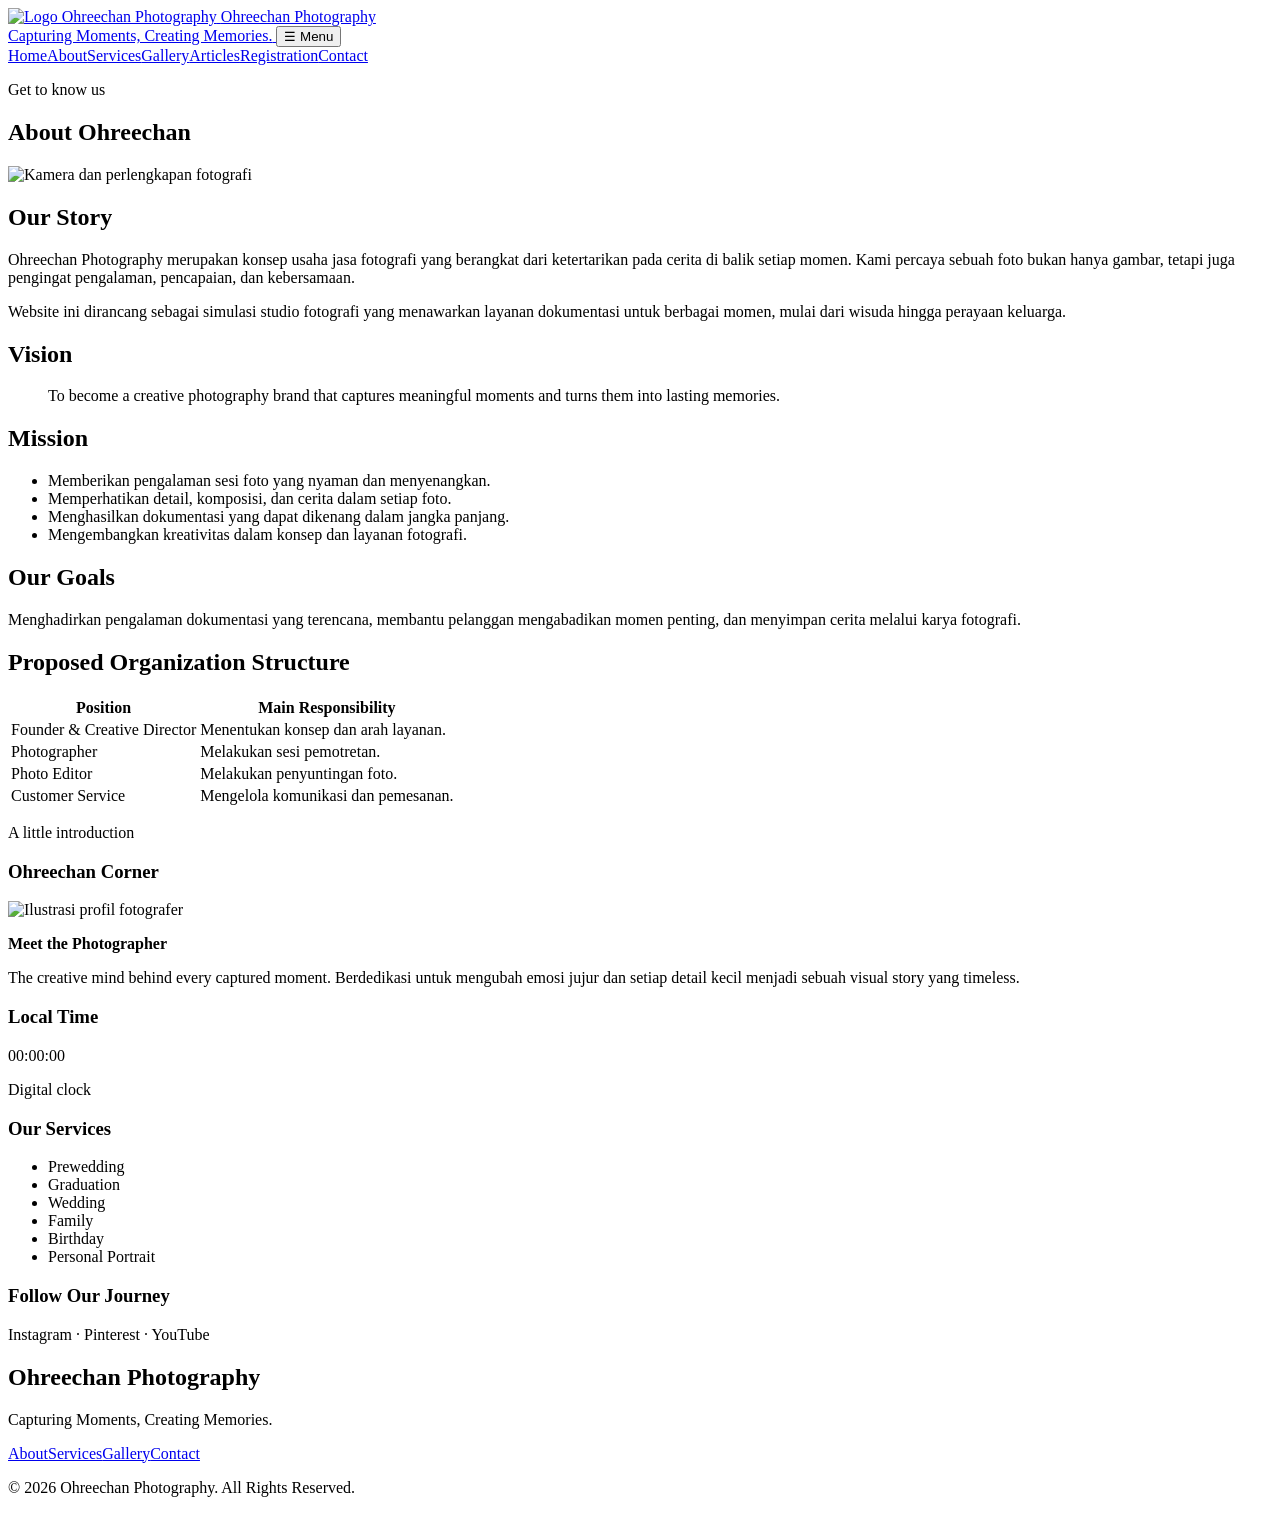
==== about.html @ d6e94d74 "Create about.html" ====
<!DOCTYPE html>
<html lang="id">
<head>
<meta charset="UTF-8">
<meta name="viewport" content="width=device-width, initial-scale=1.0">
<meta name="description" content="Ohreechan Photography — photography services and creative studio concept.">
<title>About | Ohreechan Photography</title>
<link rel="icon" type="image/svg+xml" href="images/logofotofg.svg">
<link rel="stylesheet" href="css/style.css">
</head>
<body>

<header class="site-header">
  <a class="brand" href="index.html">
    <img src="images/logofoto.png" alt="Logo Ohreechan Photography">
    <span><span class="brand-name">Ohreechan Photography</span><br><span class="brand-tagline">Capturing Moments, Creating Memories.</span></span>
  </a>
  <button class="menu-toggle" id="menuToggle" aria-label="Buka menu">☰ Menu</button>
</header>
<nav class="site-nav" id="siteNav"><a class="" href="index.html">Home</a><a class="active" href="about.html">About</a><a class="" href="services.html">Services</a><a class="" href="gallery.html">Gallery</a><a class="" href="articles.html">Articles</a><a class="" href="registration.html">Registration</a><a class="" href="contact.html">Contact</a></nav>


<div class="page-wrap">
<main class="">
<section class="panel"><p class="eyebrow">Get to know us</p><h1>About Ohreechan</h1><img class="article-image" src="images/herobgfg.jpg" alt="Kamera dan perlengkapan fotografi"><h2>Our Story</h2><p>Ohreechan Photography merupakan konsep usaha jasa fotografi yang berangkat dari ketertarikan pada cerita di balik setiap momen. Kami percaya sebuah foto bukan hanya gambar, tetapi juga pengingat pengalaman, pencapaian, dan kebersamaan.</p><p>Website ini dirancang sebagai simulasi studio fotografi yang menawarkan layanan dokumentasi untuk berbagai momen, mulai dari wisuda hingga perayaan keluarga.</p></section>
<section class="panel"><h2>Vision</h2><blockquote>To become a creative photography brand that captures meaningful moments and turns them into lasting memories.</blockquote><h2 style="margin-top:20px">Mission</h2><ul><li>Memberikan pengalaman sesi foto yang nyaman dan menyenangkan.</li><li>Memperhatikan detail, komposisi, dan cerita dalam setiap foto.</li><li>Menghasilkan dokumentasi yang dapat dikenang dalam jangka panjang.</li><li>Mengembangkan kreativitas dalam konsep dan layanan fotografi.</li></ul></section>
<section class="panel"><h2>Our Goals</h2><p>Menghadirkan pengalaman dokumentasi yang terencana, membantu pelanggan mengabadikan momen penting, dan menyimpan cerita melalui karya fotografi.</p><h2>Proposed Organization Structure</h2><div class="table-wrap"><table><tr><th>Position</th><th>Main Responsibility</th></tr><tr><td>Founder & Creative Director</td><td>Menentukan konsep dan arah layanan.</td></tr><tr><td>Photographer</td><td>Melakukan sesi pemotretan.</td></tr><tr><td>Photo Editor</td><td>Melakukan penyuntingan foto.</td></tr><tr><td>Customer Service</td><td>Mengelola komunikasi dan pemesanan.</td></tr></table></div><p class="article-meta"></p></section>
</main>

<aside class="sidebar">
  <section class="panel">
    <p class="eyebrow">A little introduction</p><h3>Ohreechan Corner</h3>
    <img class="profile-icon" src="images/nur.jpeg" alt="Ilustrasi profil fotografer">
    <p><strong>Meet the Photographer</strong></p>
    <p>The creative mind behind every captured moment. Berdedikasi untuk mengubah emosi jujur dan setiap detail kecil menjadi sebuah visual story yang timeless.</p>
  </section>
  <section class="panel"><h3>Local Time</h3><div class="clock" id="clock">00:00:00</div><p class="article-meta">Digital clock</p></section>
  <section class="panel"><h3>Our Services</h3><ul><li>Prewedding</li><li>Graduation</li><li>Wedding</li><li>Family</li><li>Birthday</li><li>Personal Portrait</li></ul></section>
  <section class="panel"><h3>Follow Our Journey</h3><p>Instagram · Pinterest · YouTube</p><p class="article-meta"></p></section>
</aside>

</div>

<footer class="site-footer">
  <h2>Ohreechan Photography</h2>
  <p>Capturing Moments, Creating Memories.</p>
  <p><a href="about.html">About</a><a href="services.html">Services</a><a href="gallery.html">Gallery</a><a href="contact.html">Contact</a></p>
  <p>© 2026 Ohreechan Photography. All Rights Reserved.</p>
</footer>

<script src="js/script.js"></script>
</body>
</html>
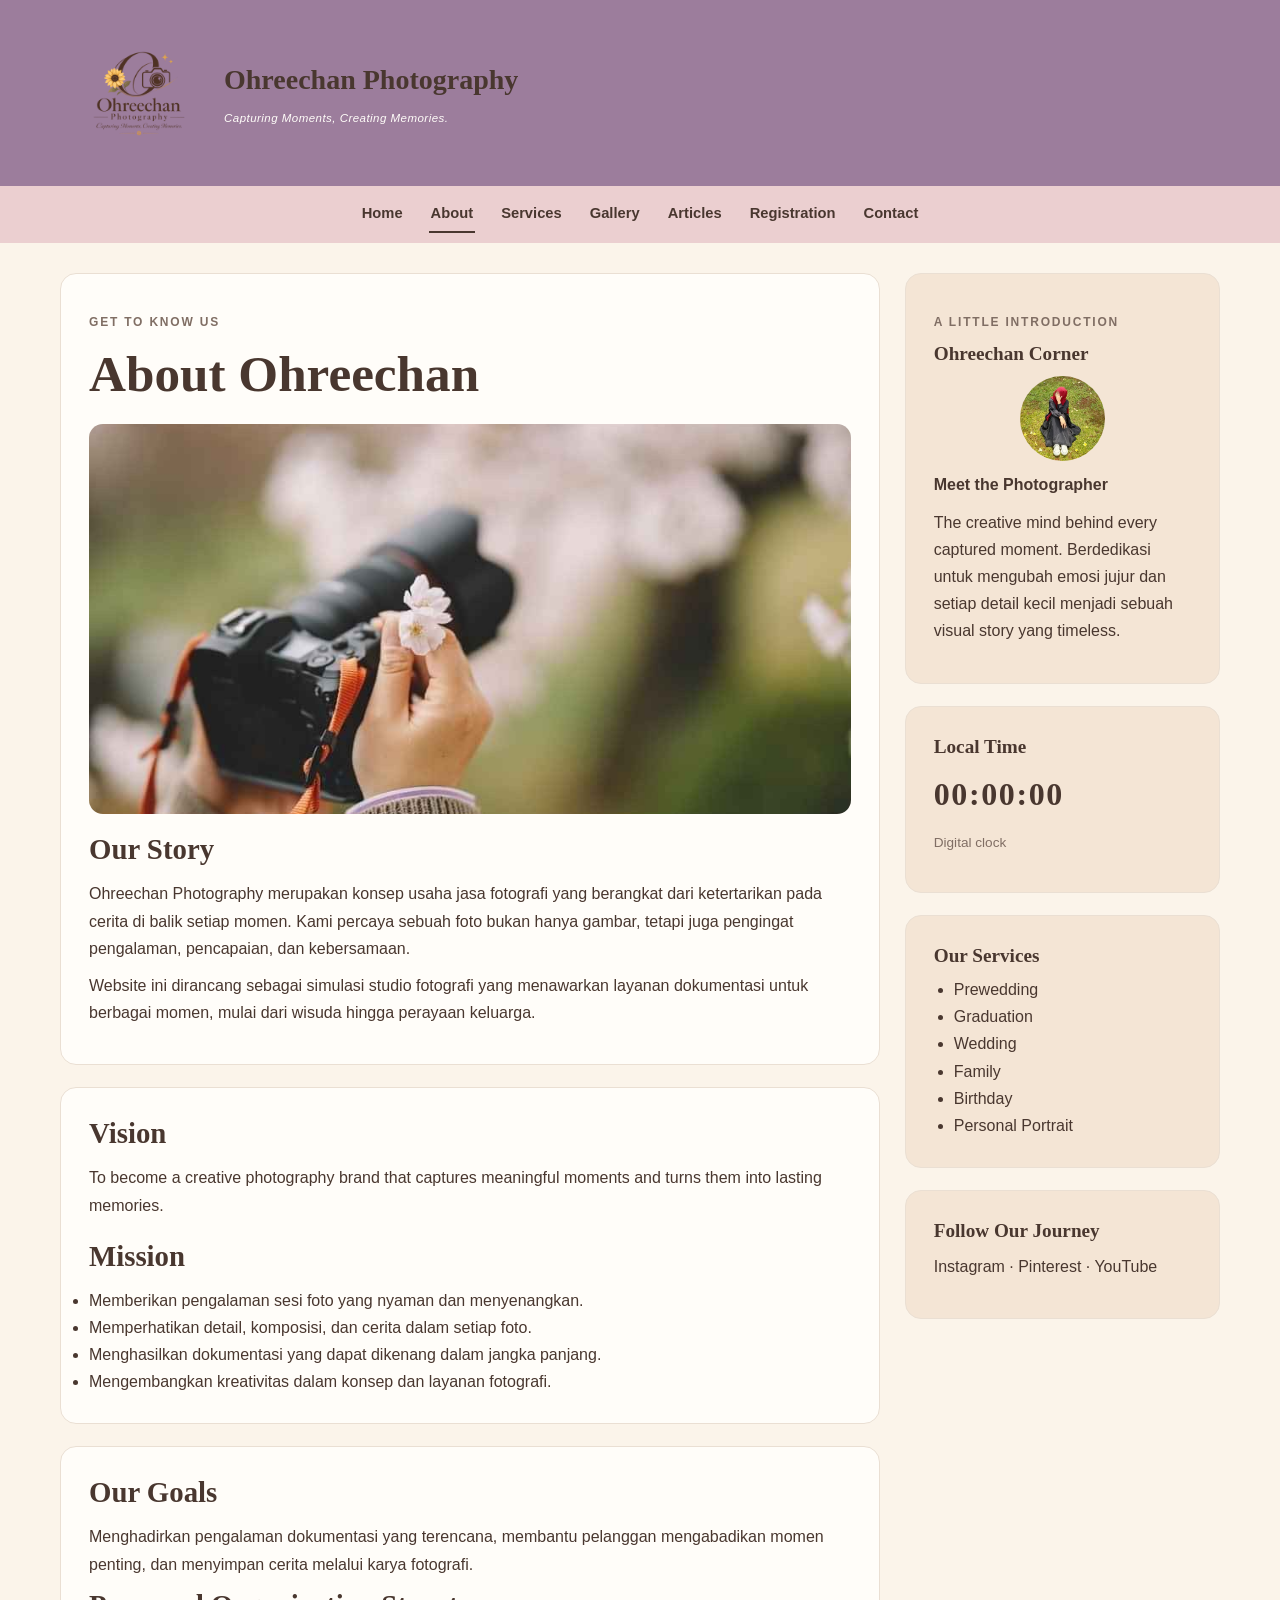
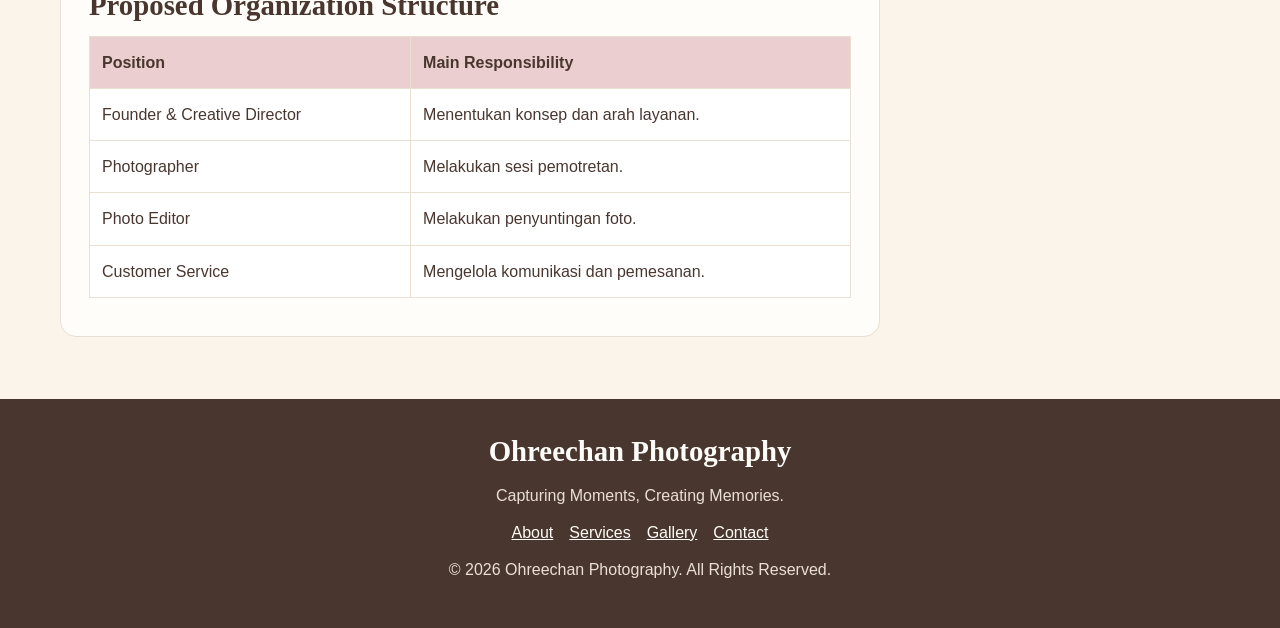
==== commit ea87fee9: "Update about.html" ====
--- a/about.html
+++ b/about.html
@@ -6,7 +6,7 @@
 <meta name="description" content="Ohreechan Photography — photography services and creative studio concept.">
 <title>About | Ohreechan Photography</title>
 <link rel="icon" type="image/svg+xml" href="images/logofotofg.svg">
-<link rel="stylesheet" href="css/style.css">
+<link rel="stylesheet" href="style.css">
 </head>
 <body>
 
--- a/style.css
+++ b/style.css
@@ -0,0 +1,549 @@
+/* =========================================
+    1. PENGATURAN DASAR
+========================================= */
+
+* {
+    box-sizing: border-box;
+    margin: 0;
+    padding: 0;
+}
+
+/* Warna utama website */
+:root {
+    --cream: #fbf4ea;
+    --blue: #dcecf5;
+    --pink: #ebcfd0;
+    --brown: #49372f;
+    --gold: #e8b84a;
+    --white: #fffdf9;
+    --muted: #806e64;
+    --line: #eadfd3;
+}
+
+/* Tampilan seluruh halaman */
+body {
+    background: var(--cream);
+    color: var(--brown);
+    font-family: Arial, sans-serif;
+    line-height: 1.7;
+}
+
+/* Pengaturan gambar dan tautan */
+img {
+    max-width: 100%;
+    display: block;
+}
+
+a {
+    color: inherit;
+}
+
+
+/* =========================================
+    2. HEADER DAN LOGO
+========================================= */
+
+.site-header {
+    background: #9c7d9c;
+    padding: 18px 5%;
+    display: flex;
+    align-items: center;
+    justify-content: space-between;
+    gap: 10px;
+}
+
+/* Bagian logo dan nama brand */
+.brand {
+    display: flex;
+    align-items: center;
+    gap: 10px;
+    text-decoration: none;
+}
+
+.brand img {
+    width: 150px;
+    height: 150px;
+    object-fit: contain;
+}
+
+.brand-name {
+    font-family: Georgia, serif;
+    font-size: 1.75rem;
+    font-weight: bold;
+}
+
+.brand-tagline {
+    font-size: 0.72rem;
+    color: var(--white);
+    letter-spacing: 0.04em;
+    font-style: italic;
+}
+
+
+/* =========================================
+    3. NAVIGASI MENU
+========================================= */
+
+.site-nav {
+    background: var(--pink);
+    padding: 10px 5%;
+    display: flex;
+    justify-content: center;
+    flex-wrap: wrap;
+    gap: 8px 24px;
+}
+
+.site-nav a {
+    text-decoration: none;
+    font-size: 0.92rem;
+    font-weight: bold;
+    padding: 5px 2px;
+    border-bottom: 2px solid transparent;
+}
+
+.site-nav a:hover,
+.site-nav a.active {
+    border-color: var(--brown);
+}
+
+.menu-toggle {
+    display: none;
+    border: 1px solid var(--line);
+    background: var(--cream);
+    color: var(--brown);
+    padding: 8px 12px;
+    border-radius: 8px;
+    cursor: pointer;
+}
+
+
+/* =========================================
+    4. LAYOUT UTAMA DAN SIDEBAR
+========================================= */
+
+.page-wrap {
+    max-width: 1200px;
+    margin: 30px auto;
+    padding: 0 20px;
+    display: grid;
+    grid-template-columns: minmax(0, 2.6fr) minmax(230px, 1fr);
+    gap: 25px;
+}
+
+main {
+    min-width: 0;
+}
+
+.panel {
+    background: var(--white);
+    padding: 28px;
+    border-radius: 16px;
+    margin-bottom: 22px;
+    border: 1px solid var(--line);
+}
+
+.sidebar .panel {
+    background: #f4e5d5;
+}
+
+.sidebar ul {
+    padding-left: 20px;
+}
+
+
+/* =========================================
+    5. JUDUL DAN PARAGRAF
+========================================= */
+
+h1,
+h2,
+h3 {
+    font-family: Georgia, serif;
+    line-height: 1.25;
+}
+
+h1 {
+    font-size: clamp(2rem, 4vw, 3.3rem);
+}
+
+h2 {
+    font-size: 1.8rem;
+    margin-bottom: 12px;
+}
+
+h3 {
+    font-size: 1.2rem;
+    margin-bottom: 8px;
+}
+
+p {
+    margin: 10px 0;
+}
+
+.eyebrow {
+    color: var(--muted);
+    text-transform: uppercase;
+    letter-spacing: 0.15em;
+    font-size: 0.75rem;
+    font-weight: bold;
+}
+
+
+/* =========================================
+    6. HERO SECTION
+========================================= */
+
+.hero {
+    min-height: 390px;
+    display: flex;
+    align-items: center;
+    background:
+        linear-gradient(
+            90deg,
+            rgba(251, 244, 234, 0.96),
+            rgba(251, 244, 234, 0.65)
+        ),
+        url('../images/herobgfg.jpg') center / cover no-repeat;
+}
+
+.hero-inner {
+    max-width: 650px;
+}
+
+.hero h1 {
+    margin: 12px 0;
+}
+
+.hero p {
+    max-width: 560px;
+}
+
+
+/* =========================================
+    7. TOMBOL
+========================================= */
+
+.button,
+button {
+    display: inline-block;
+    background: var(--brown);
+    color: white;
+    border: 0;
+    border-radius: 30px;
+    padding: 11px 20px;
+    margin: 12px 8px 0 0;
+    text-decoration: none;
+    cursor: pointer;
+    font-weight: bold;
+}
+
+.button.secondary {
+    background: var(--pink);
+    color: var(--brown);
+}
+
+
+/* =========================================
+    8. KARTU LAYANAN DAN ARTIKEL
+========================================= */
+
+.section-heading {
+    display: flex;
+    justify-content: space-between;
+    align-items: end;
+    gap: 15px;
+    margin-bottom: 18px;
+}
+
+.cards {
+    display: grid;
+    grid-template-columns: repeat(3, 1fr);
+    gap: 16px;
+}
+
+.card {
+    background: var(--white);
+    border: 1px solid var(--line);
+    border-radius: 14px;
+    overflow: hidden;
+}
+
+.card img {
+    width: 100%;
+    height: 165px;
+    object-fit: cover;
+}
+
+.card-body {
+    padding: 15px;
+}
+
+.card-body p {
+    font-size: 0.9rem;
+    color: var(--muted);
+}
+
+.card-link {
+    font-weight: bold;
+    font-size: 0.88rem;
+    text-decoration: none;
+}
+
+
+/* =========================================
+    9. BAGIAN ABOUT
+========================================= */
+
+.split {
+    display: grid;
+    grid-template-columns: 1fr 1fr;
+    gap: 22px;
+    align-items: center;
+}
+
+.split img {
+    width: 100%;
+    height: 260px;
+    object-fit: cover;
+    border-radius: 14px;
+}
+
+
+/* =========================================
+    10. SIDEBAR DAN PROFIL
+========================================= */
+
+.clock {
+    font-family: Georgia, serif;
+    font-size: 2rem;
+    font-weight: bold;
+    letter-spacing: 0.05em;
+}
+
+.profile-icon {
+    width: 85px;
+    height: 85px;
+    object-fit: cover;
+    border-radius: 50%;
+    margin: 10px auto;
+}
+
+
+/* =========================================
+    11. HALAMAN ARTIKEL
+========================================= */
+
+.article-meta {
+    color: var(--muted);
+    font-size: 0.85rem;
+}
+
+.article-image {
+    width: 100%;
+    max-height: 390px;
+    object-fit: cover;
+    border-radius: 14px;
+    margin: 18px 0;
+}
+
+
+/* =========================================
+    12. GALERI FOTO
+========================================= */
+
+.gallery-grid {
+    display: grid;
+    grid-template-columns: repeat(3, 1fr);
+    gap: 12px;
+}
+
+.gallery-grid img {
+    height: 190px;
+    width: 100%;
+    object-fit: cover;
+    border-radius: 12px;
+    cursor: pointer;
+}
+
+/* Perbaikan untuk Tombol Kategori Galeri */
+.filter-buttons {
+    display: flex;
+    flex-wrap: wrap;
+    gap: 8px;
+    margin: 15px 0 20px;
+    align-items: center;
+}
+
+.filter-buttons button,
+.filter-buttons .button {
+    margin: 0;
+    background: var(--blue);
+    color: var(--brown);
+    border: none;
+    padding: 8px 16px;
+    border-radius: 20px;
+    font-size: 0.85rem;
+    cursor: pointer;
+    font-weight: bold;
+    display: inline-block;
+}
+
+.filter-buttons button.selected,
+.filter-buttons .button.selected {
+    background: var(--brown);
+    color: white;
+}
+.hidden {
+    display: none !important;
+}
+
+/* =========================================
+    13. FORMULIR
+========================================= */
+
+form {
+    display: grid;
+    gap: 14px;
+}
+
+.form-row {
+    display: grid;
+    grid-template-columns: 1fr 1fr;
+    gap: 14px;
+}
+
+label {
+    display: block;
+    font-weight: bold;
+    font-size: 0.9rem;
+    margin-bottom: 5px;
+}
+
+input,
+select,
+textarea {
+    width: 100%;
+    padding: 12px;
+    border: 1px solid #d9cabe;
+    border-radius: 8px;
+    font: inherit;
+    background: white;
+    color: var(--brown);
+}
+
+textarea {
+    min-height: 120px;
+    resize: vertical;
+}
+
+
+/* =========================================
+    14. TABEL PAKET
+========================================= */
+
+.table-wrap {
+    overflow-x: auto;
+}
+
+table {
+    border-collapse: collapse;
+    width: 100%;
+    background: white;
+}
+
+th,
+td {
+    border: 1px solid var(--line);
+    padding: 12px;
+    text-align: left;
+}
+
+th {
+    background: var(--pink);
+}
+
+
+/* =========================================
+    15. FOOTER
+========================================= */
+
+.site-footer {
+    background: var(--brown);
+    color: var(--white);
+    padding: 35px 5%;
+    text-align: center;
+    margin-top: 40px;
+}
+
+.site-footer a {
+    color: var(--white);
+    margin: 0 8px;
+}
+
+.site-footer p {
+    color: #eadfd3;
+}
+
+
+/* =========================================
+    16. RESPONSIVE TABLET & HP
+========================================= */
+
+@media (max-width: 850px) {
+    .page-wrap {
+        grid-template-columns: 1fr;
+    }
+
+    .cards {
+        grid-template-columns: repeat(2, 1fr);
+    }
+}
+
+@media (max-width: 600px) {
+    .site-header {
+        padding: 12px 4%;
+    }
+
+    .brand-name {
+        font-size: 1.1rem;
+    }
+
+    .brand img {
+        width: 110px;
+        height: auto;
+    }
+
+    .menu-toggle {
+        display: block;
+    }
+
+    .site-nav {
+        display: none;
+        flex-direction: column;
+        align-items: center;
+    }
+
+    .site-nav.open {
+        display: flex;
+    }
+
+    .cards,
+    .gallery-grid,
+    .split,
+    .form-row {
+        grid-template-columns: 1fr;
+    }
+
+    .panel {
+        padding: 20px;
+    }
+
+    .hero {
+        min-height: 330px;
+    }
+
+    .gallery-grid img {
+        height: 230px;
+    }
+  
+}
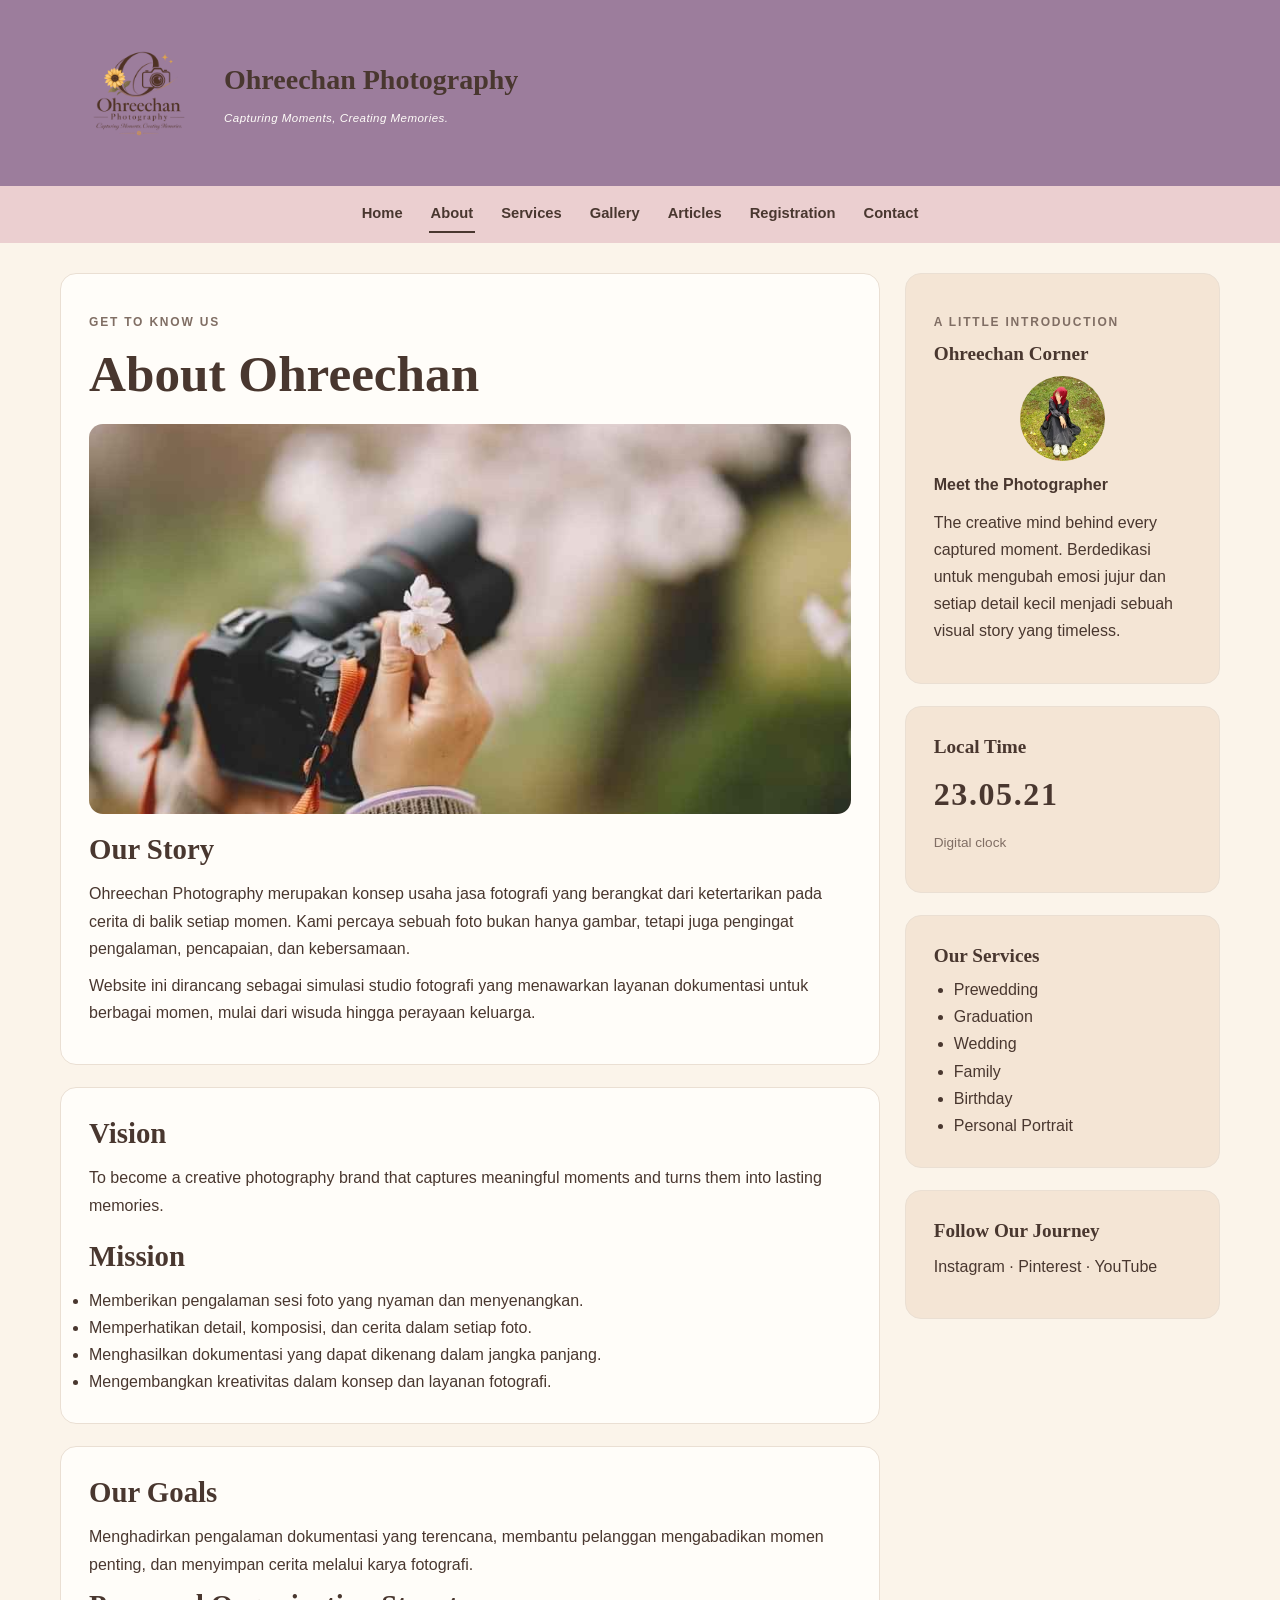
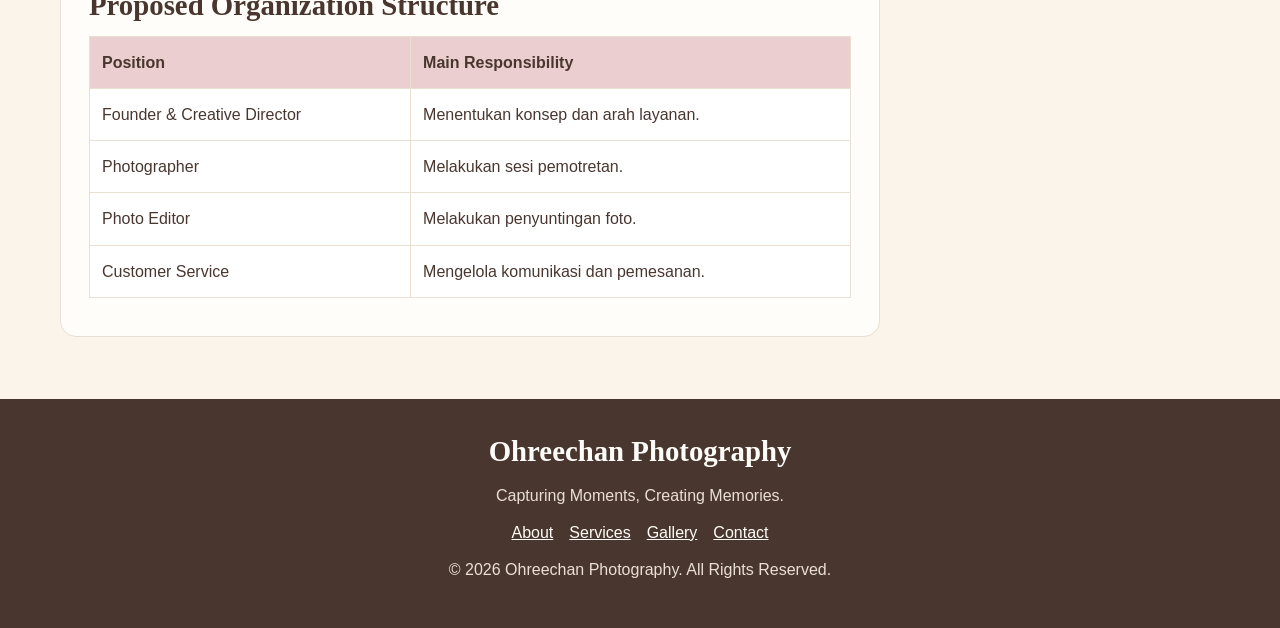
==== commit 8172c007: "Update about.html" ====
--- a/about.html
+++ b/about.html
@@ -48,6 +48,6 @@
   <p>© 2026 Ohreechan Photography. All Rights Reserved.</p>
 </footer>
 
-<script src="js/script.js"></script>
+<script src="script.js"></script>
 </body>
 </html>
